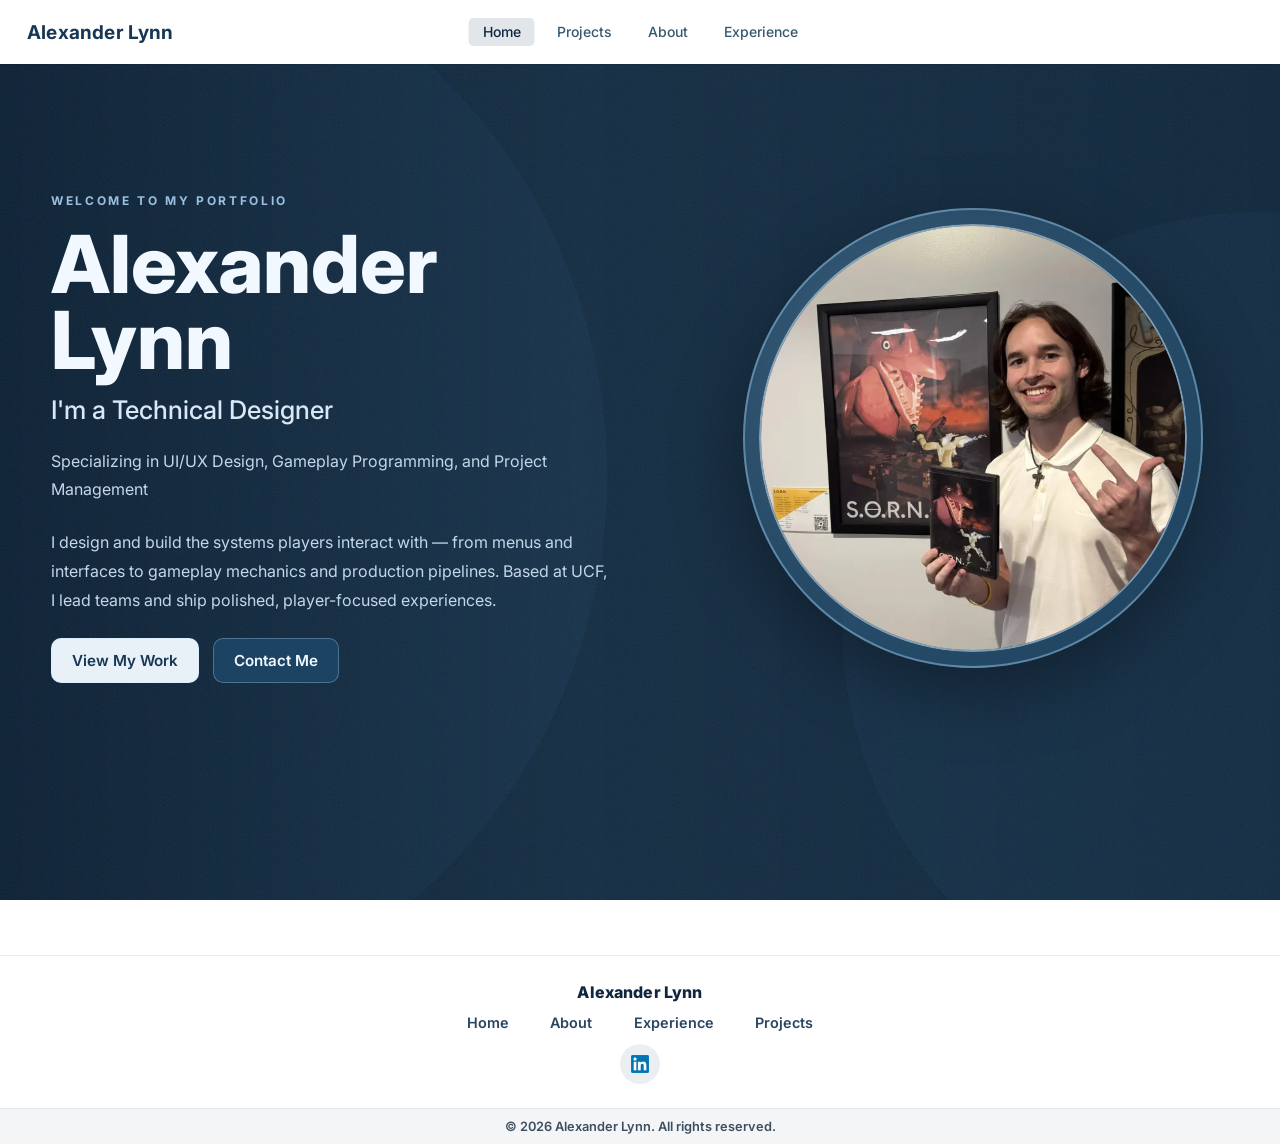
==== index.html @ 276172a9 "New Photos on home page" ====
<!DOCTYPE html>
<html lang="en">
<head>
  <meta charset="UTF-8">
  <meta name="viewport" content="width=device-width, initial-scale=1.0">
  <title>Alexander Lynn | Technical Designer</title>
  <link rel="icon" type="image/png" href="icon.png">
  <link rel="preconnect" href="https://fonts.googleapis.com">
  <link rel="preconnect" href="https://fonts.gstatic.com" crossorigin>
  <link href="https://fonts.googleapis.com/css2?family=Inter:wght@400;500;600;700;800&display=swap" rel="stylesheet">
  <link rel="stylesheet" href="nav.css">
  <style>
    * {
      margin: 0;
      padding: 0;
      box-sizing: border-box;
    }

    :root {
      --text: #f2f8ff;
      --button-dark: #1d4363;
      --button-light: #e9f1f8;
    }

    body {
      min-height: 100vh;
      font-family: "Inter", sans-serif;
      color: var(--text);
      background: url("backdrop.png") center center / cover no-repeat fixed;
      position: relative;
      overflow-x: hidden;
    }

    body::before {
      content: "";
      position: fixed;
      inset: 0;
      background: linear-gradient(90deg, rgba(8, 26, 43, 0.85), rgba(8, 26, 43, 0.48) 45%, rgba(8, 26, 43, 0.62));
      z-index: -1;
    }
    body::after {
      content: "";
      position: fixed;
      inset: 0;
      pointer-events: none;
      z-index: -1;
      opacity: 0.08;
      background-image: url("data:image/svg+xml,%3Csvg xmlns='http://www.w3.org/2000/svg' width='140' height='140' viewBox='0 0 140 140'%3E%3Cfilter id='n'%3E%3CfeTurbulence type='fractalNoise' baseFrequency='1.1' numOctaves='2' stitchTiles='stitch'/%3E%3C/filter%3E%3Crect width='140' height='140' filter='url(%23n)' opacity='1'/%3E%3C/svg%3E");
      background-size: 170px 170px;
      background-repeat: repeat;
    }

    .container {
      width: min(1200px, 92%);
      margin: 0 auto;
    }

    .hero {
      min-height: calc(100vh - 64px);
      display: grid;
      grid-template-columns: 1.1fr 0.9fr;
      align-items: center;
      gap: 40px;
      padding: 110px 0 70px;
    }

    .hero-eyebrow {
      text-transform: uppercase;
      letter-spacing: 0.22em;
      color: #9bc0df;
      font-size: 0.75rem;
      font-weight: 700;
      margin-bottom: 18px;
    }

    .hero-title {
      font-size: clamp(2.8rem, 7vw, 5rem);
      line-height: 0.95;
      font-weight: 800;
      margin-bottom: 16px;
    }

    .hero-subtitle {
      font-size: clamp(1.2rem, 2vw, 1.8rem);
      color: #d9e8f6;
      font-weight: 500;
      margin-bottom: 22px;
    }

    .hero-description {
      max-width: 560px;
      color: #c4d7e9;
      line-height: 1.8;
      margin-bottom: 24px;
      font-size: 1rem;
    }

    .hero-quote {
      max-width: 540px;
      border-left: 3px solid rgba(138, 186, 221, 0.75);
      padding-left: 14px;
      color: #cce0f1;
      font-style: italic;
      margin-bottom: 30px;
      line-height: 1.65;
    }

    .hero-buttons {
      display: flex;
      gap: 14px;
      flex-wrap: wrap;
    }

    .btn {
      border-radius: 10px;
      padding: 12px 20px;
      font-size: 0.95rem;
      font-weight: 600;
      border: 1px solid transparent;
      text-decoration: none;
      transition: transform 0.18s ease, filter 0.18s ease, background-color 0.18s ease;
    }

    .btn-primary {
      background: var(--button-light);
      color: #173754;
      border-color: rgba(220, 238, 254, 0.85);
    }

    .btn-secondary {
      background: var(--button-dark);
      color: #f0f7ff;
      border-color: rgba(160, 203, 234, 0.35);
    }

    .btn:hover {
      transform: translateY(-2px);
      filter: brightness(1.06);
    }

    .hero-photo-wrap {
      display: grid;
      place-items: center;
    }

    .photo-ring {
      width: min(460px, 90vw);
      aspect-ratio: 1 / 1;
      border-radius: 50%;
      padding: 14px;
      background: radial-gradient(circle at 30% 30%, rgba(130, 185, 222, 0.32), rgba(31, 76, 109, 0.52));
      border: 2px solid rgba(138, 186, 221, 0.55);
      box-shadow: 0 22px 70px rgba(0, 0, 0, 0.34), inset 0 0 40px rgba(31, 76, 109, 0.45);
    }

    .photo-ring img {
      width: 100%;
      height: 100%;
      object-fit: cover;
      border-radius: 50%;
      border: 2px solid rgba(204, 227, 245, 0.55);
    }

    .photo-slideshow {
      position: relative;
      width: 100%;
      height: 100%;
      border-radius: 50%;
      overflow: hidden;
    }

    .photo-slide {
      position: absolute;
      inset: 0;
      opacity: 0;
      transition: opacity 1s ease-in-out;
    }

    .photo-slide.active {
      opacity: 1;
    }

    .site-footer {
      background-color: #ffffff;
      color: #1f2d3d;
      margin-top: 120px;
      box-shadow: 0 -1px 0 rgba(0, 0, 0, 0.08);
    }

    .footer-inner {
      width: min(1280px, 96%);
      margin: 0 auto;
      padding: 26px 24px 20px;
      text-align: center;
    }

    .footer-name {
      font-size: 1rem;
      font-weight: 800;
      margin-bottom: 10px;
      letter-spacing: 0.01em;
      color: #0f2640;
    }

    .footer-links {
      list-style: none;
      display: flex;
      justify-content: center;
      align-items: center;
      flex-wrap: wrap;
      gap: 14px;
      margin-bottom: 12px;
    }

    .footer-links a {
      color: #2a4560;
      background-color: transparent;
      text-decoration: none;
      font-size: 0.9rem;
      font-weight: 600;
      padding: 0.45rem 0.85rem;
      border-radius: 0.3rem;
      transition: background-color 0.2s ease-in-out, color 0.2s ease-in-out;
    }

    .footer-links a:hover {
      background-color: rgba(23, 55, 84, 0.1);
      color: #0f2640;
    }
    .footer-social {
      margin-bottom: 4px;
    }
    .footer-linkedin {
      display: inline-flex;
      align-items: center;
      justify-content: center;
      text-decoration: none;
      width: 40px;
      height: 40px;
      border-radius: 999px;
      background: rgba(23, 55, 84, 0.08);
      transition: background-color 0.2s ease;
    }
    .footer-linkedin:hover { background: rgba(23, 55, 84, 0.14); }
    .footer-linkedin img {
      width: 18px;
      height: 18px;
      display: block;
      object-fit: contain;
    }
    .footer-bottom {
      border-top: 1px solid #e5ebf1;
      background: #f3f5f7;
      padding: 10px 24px;
      text-align: center;
    }
    .footer-copy {
      font-size: 0.8rem;
      font-weight: 600;
      color: #3d4f5f;
    }

    /* White nav bar on landing page (nav.css defaults .top-nav to site blue). */
    .top-nav {
      background-color: #ffffff;
      box-shadow: 0 1px 0 rgba(0, 0, 0, 0.08);
      backdrop-filter: none;
    }
    .top-nav .logo {
      color: #173754;
    }
    .top-nav .logo:hover {
      color: #173754;
    }
    .top-nav .nav-links a {
      color: #355971;
    }
    .top-nav .nav-links a:hover {
      background-color: rgba(23, 55, 84, 0.08);
      color: #0f2640;
    }
    .top-nav .nav-links a.active {
      background-color: rgba(23, 55, 84, 0.12);
      color: #0f2640;
    }

    @media (max-width: 980px) {
      .nav-card {
        justify-content: center;
        gap: 10px;
        flex-direction: column;
      }

      .nav-links {
        position: static;
        transform: none;
        flex-wrap: wrap;
        justify-content: center;
      }

      .hero {
        grid-template-columns: 1fr;
        text-align: center;
        padding-top: 20px;
      }

      .hero-description {
        margin-left: auto;
        margin-right: auto;
      }

      .hero-buttons {
        justify-content: center;
      }
    }
  </style>
</head>
<body>
  <header class="top-nav">
    <div class="navbar-inner">
      <a class="logo" href="index.html">Alexander Lynn</a>
      <ul class="nav-links">
        <li><a href="index.html" class="active">Home</a></li>
        <li><a href="projects.html">Projects</a></li>
        <li><a href="about.html">About</a></li>
        <li><a href="experience.html">Experience</a></li>
      </ul>
    </div>
  </header>

  <main class="container hero">
    <section>
      <p class="hero-eyebrow">Welcome to my portfolio</p>
      <h1 class="hero-title">Alexander<br>Lynn</h1>
      <p class="hero-subtitle">I'm a Technical Designer</p>
      <p class="hero-description">
        Specializing in UI/UX Design, Gameplay Programming, and Project Management
      </p>
      <p class="hero-description">
        I design and build the systems players interact with — from menus and interfaces to gameplay mechanics and production pipelines. Based at UCF, I lead teams and ship polished, player-focused experiences.
      </p>
      <div class="hero-buttons">
        <a class="btn btn-primary" href="projects.html">View My Work</a>
        <a class="btn btn-secondary" href="about.html">Contact Me</a>
      </div>
    </section>

    <section class="hero-photo-wrap">
      <div class="photo-ring">
        <div class="photo-slideshow" id="homePhotoSlideshow">
          <img class="photo-slide active" src="homephoto.png" alt="Portrait photo 1">
          <img class="photo-slide" src="homephoto (1).png" alt="Portrait photo 2">
          <img class="photo-slide" src="homephoto (2).png" alt="Portrait photo 3">
          <img class="photo-slide" src="homephoto (3).png" alt="Portrait photo 4">
          <img class="photo-slide" src="homephoto (4).png" alt="Portrait photo 5">
        </div>
      </div>
    </section>
  </main>

  <footer class="site-footer">
    <div class="footer-inner">
      <p class="footer-name">Alexander Lynn</p>
      <ul class="footer-links">
        <li><a href="index.html">Home</a></li>
        <li><a href="about.html">About</a></li>
        <li><a href="experience.html">Experience</a></li>
        <li><a href="projects.html">Projects</a></li>
      </ul>
      <div class="footer-social">
        <a class="footer-linkedin" href="https://www.linkedin.com/in/alexanderj-lynn/" target="_blank" rel="noopener noreferrer" aria-label="LinkedIn profile">
          <img src="LinkedIn_logo_initials.png" alt="LinkedIn">
        </a>
      </div>
    </div>
    <div class="footer-bottom">
      <p class="footer-copy">&copy; 2026 Alexander Lynn. All rights reserved.</p>
    </div>
  </footer>
  <script>
    (function runHomePhotoSlideshow() {
      const slides = document.querySelectorAll("#homePhotoSlideshow .photo-slide");
      if (!slides.length) return;

      let currentIndex = 0;
      const intervalMs = 3000;

      window.setInterval(() => {
        slides[currentIndex].classList.remove("active");
        currentIndex = (currentIndex + 1) % slides.length;
        slides[currentIndex].classList.add("active");
      }, intervalMs);
    })();
  </script>
</body>
</html>
---- nav.css ----
/**
 * Shared site navigation — link from every HTML page:
 * <link rel="stylesheet" href="nav.css">
 */
:root {
  --nav-bg: #1f3e59;
  --nav-bar-height: 64px;
  --nav-pad-x: 24px;
  --nav-inner-max: 1280px;
  --nav-brand-size: 19px;
  --nav-link-size: 14px;
  --nav-link-pad-y: 7px;
  --nav-link-pad-x: 14px;
  --nav-brand-pad-y: 7px;
  --nav-brand-pad-x: 3px;
  --nav-link-gap: 8px;
}

.navbar,
.top-nav {
  background-color: var(--nav-bg);
  box-shadow: 0 1px 0 rgba(0, 0, 0, 0.12);
  position: fixed;
  top: 0;
  left: 0;
  width: 100%;
  height: var(--nav-bar-height);
  min-height: var(--nav-bar-height);
  z-index: 1000;
  padding: 0 var(--nav-pad-x);
  display: flex;
  align-items: center;
  box-sizing: border-box;
  backdrop-filter: none;
  /* Isolate nav from page-level typography (Tailwind preflight, body line-height, etc.). */
  font-family: Inter, system-ui, -apple-system, BlinkMacSystemFont, "Segoe UI", sans-serif;
  -webkit-font-smoothing: antialiased;
  -moz-osx-font-smoothing: grayscale;
}

.navbar-inner {
  width: 100%;
  max-width: var(--nav-inner-max);
  margin: 0 auto;
  display: flex;
  align-items: center;
  justify-content: space-between;
  position: relative;
  height: 100%;
}

/* Pages without Tailwind still use class="flex items-center" — those utilities do nothing,
   so the brand column must be defined here to match Tailwind-driven pages (index, about, …). */
.navbar-inner > div:first-child {
  flex: 0 0 auto;
  display: flex;
  align-items: center;
  height: 100%;
}

/* Case-study pages: fixed nav is out of flow; push hero so it starts below the bar like other layouts. */
body > nav.navbar + .project-hero {
  margin-top: var(--nav-bar-height);
}

.navbar-center-links {
  position: absolute;
  left: 50%;
  transform: translateX(-50%);
  display: flex;
  align-items: center;
  gap: var(--nav-link-gap);
  height: 100%;
}

.nav-links {
  list-style: none;
  display: flex;
  gap: var(--nav-link-gap);
  align-items: center;
  position: absolute;
  left: 50%;
  transform: translateX(-50%);
  margin: 0;
  padding: 0;
  height: 100%;
}

.navbar-brand,
.logo {
  color: #ffffff;
  font-weight: 700;
  text-decoration: none;
  padding: var(--nav-brand-pad-y) var(--nav-brand-pad-x);
  font-size: var(--nav-brand-size);
  letter-spacing: 0.01em;
  line-height: 1;
}

.navbar-brand:hover,
.logo:hover {
  color: #ffffff;
}

.navbar-link {
  color: #d2e1ec;
  font-weight: 500;
  padding: var(--nav-link-pad-y) var(--nav-link-pad-x);
  border-radius: 0.3rem;
  font-size: var(--nav-link-size);
  line-height: 1;
  display: inline-flex;
  align-items: center;
  text-decoration: none;
  transition: background-color 0.2s ease-in-out, color 0.2s ease-in-out;
}

.nav-links a {
  color: #d2e1ec;
  text-decoration: none;
  font-size: var(--nav-link-size);
  font-weight: 500;
  line-height: 1;
  padding: var(--nav-link-pad-y) var(--nav-link-pad-x);
  border-radius: 0.3rem;
  transition: background-color 0.2s ease-in-out, color 0.2s ease-in-out;
  display: inline-flex;
  align-items: center;
}

.navbar-link:hover,
.nav-links a:hover {
  background-color: rgba(255, 255, 255, 0.1);
  color: #ffffff;
}

.navbar-link.active,
.nav-links a.active {
  background-color: rgba(255, 255, 255, 0.16);
  color: #ffffff;
  font-size: var(--nav-link-size);
}

.navbar-link.active:hover {
  background-color: rgba(255, 255, 255, 0.2);
}

@media (max-width: 900px) {
  .navbar,
  .top-nav {
    /* Mobile: keep nav fully in-flow so it never overlays hero/header content. */
    position: relative;
    top: auto;
    left: auto;
    height: auto;
    min-height: var(--nav-bar-height);
    padding: 10px var(--nav-pad-x);
  }

  /* On mobile the nav is in-flow, so the hero should not be pushed down by a fixed-height offset. */
  body > nav.navbar + .project-hero {
    margin-top: 0;
  }

  .navbar-inner {
    flex-direction: column;
    justify-content: center;
    gap: 12px;
    height: auto;
  }

  .navbar-center-links,
  .nav-links {
    position: static;
    transform: none;
    flex-wrap: wrap;
    justify-content: center;
    height: auto;
  }
}
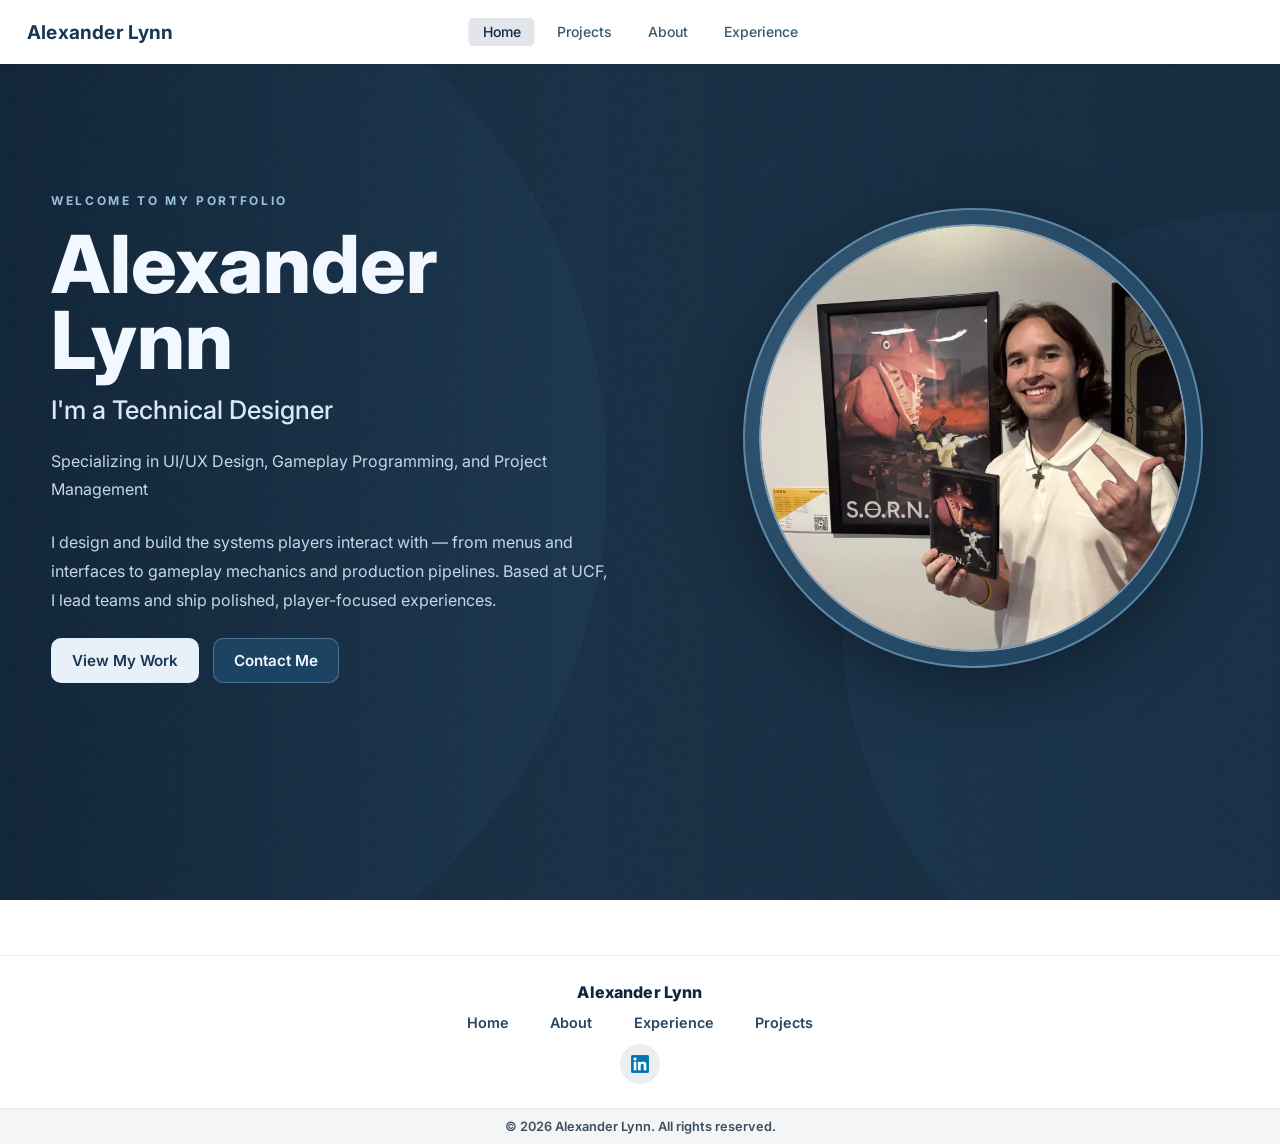
==== commit 2aacd852: "fix backdrop glitch attempt 1" ====
--- a/index.html
+++ b/index.html
@@ -173,11 +173,16 @@
       position: absolute;
       inset: 0;
       opacity: 0;
+      z-index: 1;
+      will-change: opacity;
+      backface-visibility: hidden;
+      transform: translateZ(0);
       transition: opacity 1s ease-in-out;
     }
 
     .photo-slide.active {
       opacity: 1;
+      z-index: 2;
     }
 
     .site-footer {
@@ -386,9 +391,14 @@
       const intervalMs = 3000;
 
       window.setInterval(() => {
-        slides[currentIndex].classList.remove("active");
-        currentIndex = (currentIndex + 1) % slides.length;
-        slides[currentIndex].classList.add("active");
+        const nextIndex = (currentIndex + 1) % slides.length;
+        slides[nextIndex].classList.add("active");
+
+        // Remove previous slide after next is active to avoid a blank frame flash.
+        window.setTimeout(() => {
+          slides[currentIndex].classList.remove("active");
+          currentIndex = nextIndex;
+        }, 20);
       }, intervalMs);
     })();
   </script>
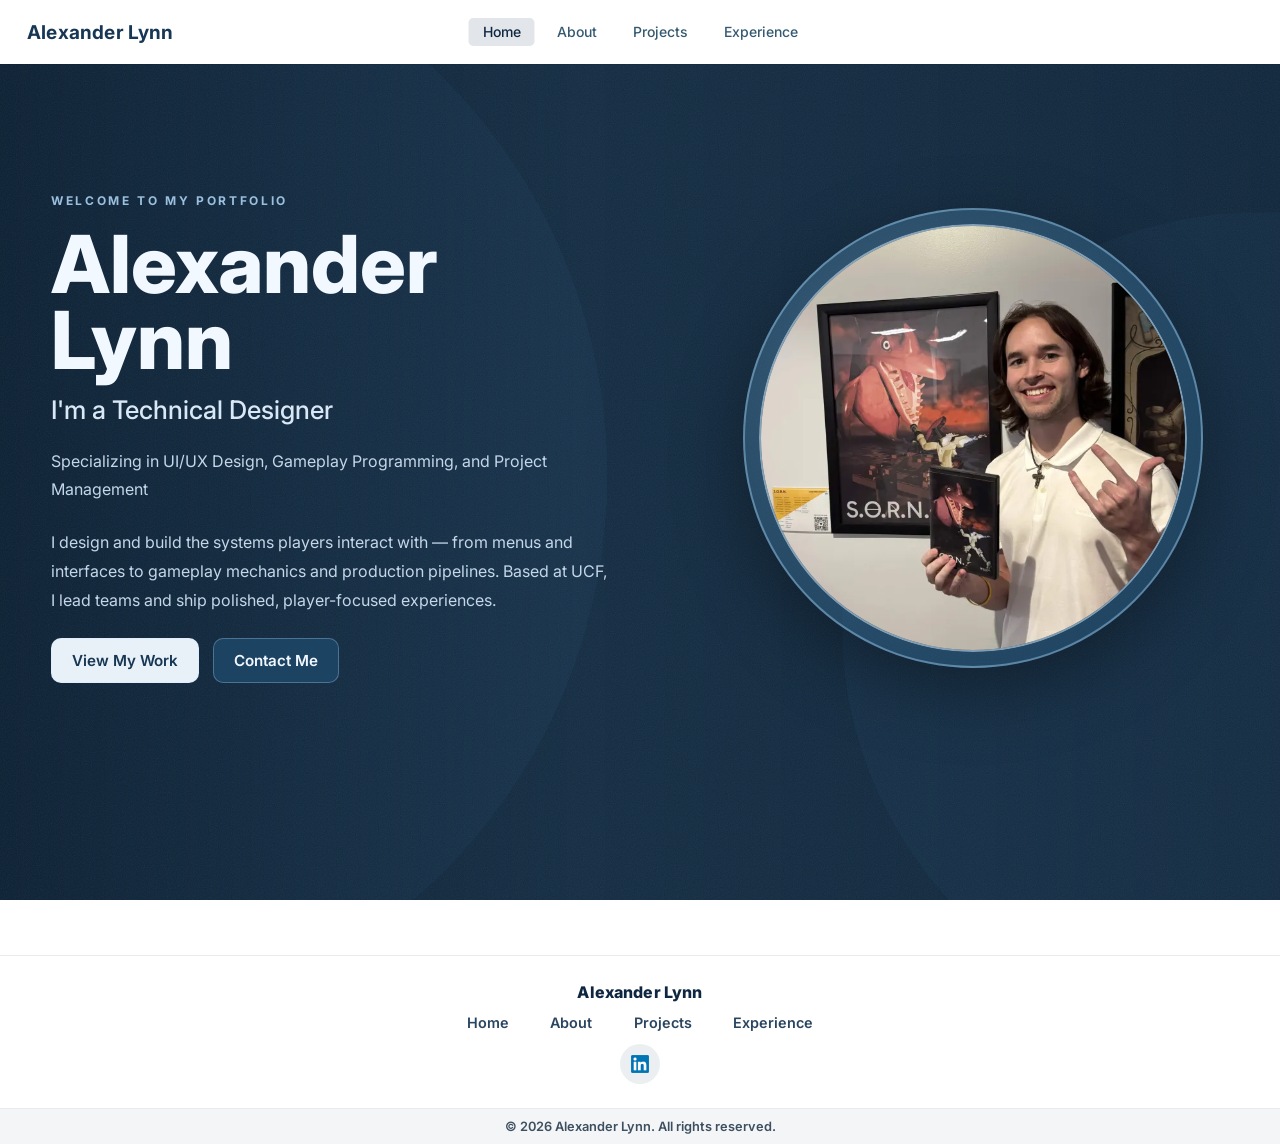
==== commit 0bebada7: "Changed navigator order" ====
--- a/index.html
+++ b/index.html
@@ -22,11 +22,22 @@
       --button-light: #e9f1f8;
     }
 
+    html,
+    body {
+      min-height: 100%;
+    }
+
     body {
       min-height: 100vh;
+      min-height: 100svh;
+      min-height: 100dvh;
       font-family: "Inter", sans-serif;
       color: var(--text);
-      background: url("backdrop.png") center center / cover no-repeat fixed;
+      background-image: url("backdrop.png");
+      background-position: center center;
+      background-size: cover;
+      background-repeat: no-repeat;
+      background-attachment: fixed;
       position: relative;
       overflow-x: hidden;
     }
@@ -57,6 +68,8 @@
 
     .hero {
       min-height: calc(100vh - 64px);
+      min-height: calc(100svh - 64px);
+      min-height: calc(100dvh - 64px);
       display: grid;
       grid-template-columns: 1.1fr 0.9fr;
       align-items: center;
@@ -290,6 +303,21 @@
     }
 
     @media (max-width: 980px) {
+      /* iOS Safari: fixed backgrounds + opacity animation can render as washed out/flickering.
+         Keep desktop fixed, but use normal scroll attachment on mobile for stable backdrop. */
+      body {
+        background-attachment: scroll;
+        background-position: center top;
+        background-size: cover;
+        background-repeat: no-repeat;
+      }
+
+      /* Mobile fallback: remove fixed pseudo-layer compositing, which can hide the backdrop entirely. */
+      body::before,
+      body::after {
+        content: none;
+      }
+
       .nav-card {
         justify-content: center;
         gap: 10px;
@@ -326,8 +354,8 @@
       <a class="logo" href="index.html">Alexander Lynn</a>
       <ul class="nav-links">
         <li><a href="index.html" class="active">Home</a></li>
+        <li><a href="about.html">About</a></li>
         <li><a href="projects.html">Projects</a></li>
-        <li><a href="about.html">About</a></li>
         <li><a href="experience.html">Experience</a></li>
       </ul>
     </div>
@@ -369,8 +397,8 @@
       <ul class="footer-links">
         <li><a href="index.html">Home</a></li>
         <li><a href="about.html">About</a></li>
+        <li><a href="projects.html">Projects</a></li>
         <li><a href="experience.html">Experience</a></li>
-        <li><a href="projects.html">Projects</a></li>
       </ul>
       <div class="footer-social">
         <a class="footer-linkedin" href="https://www.linkedin.com/in/alexanderj-lynn/" target="_blank" rel="noopener noreferrer" aria-label="LinkedIn profile">
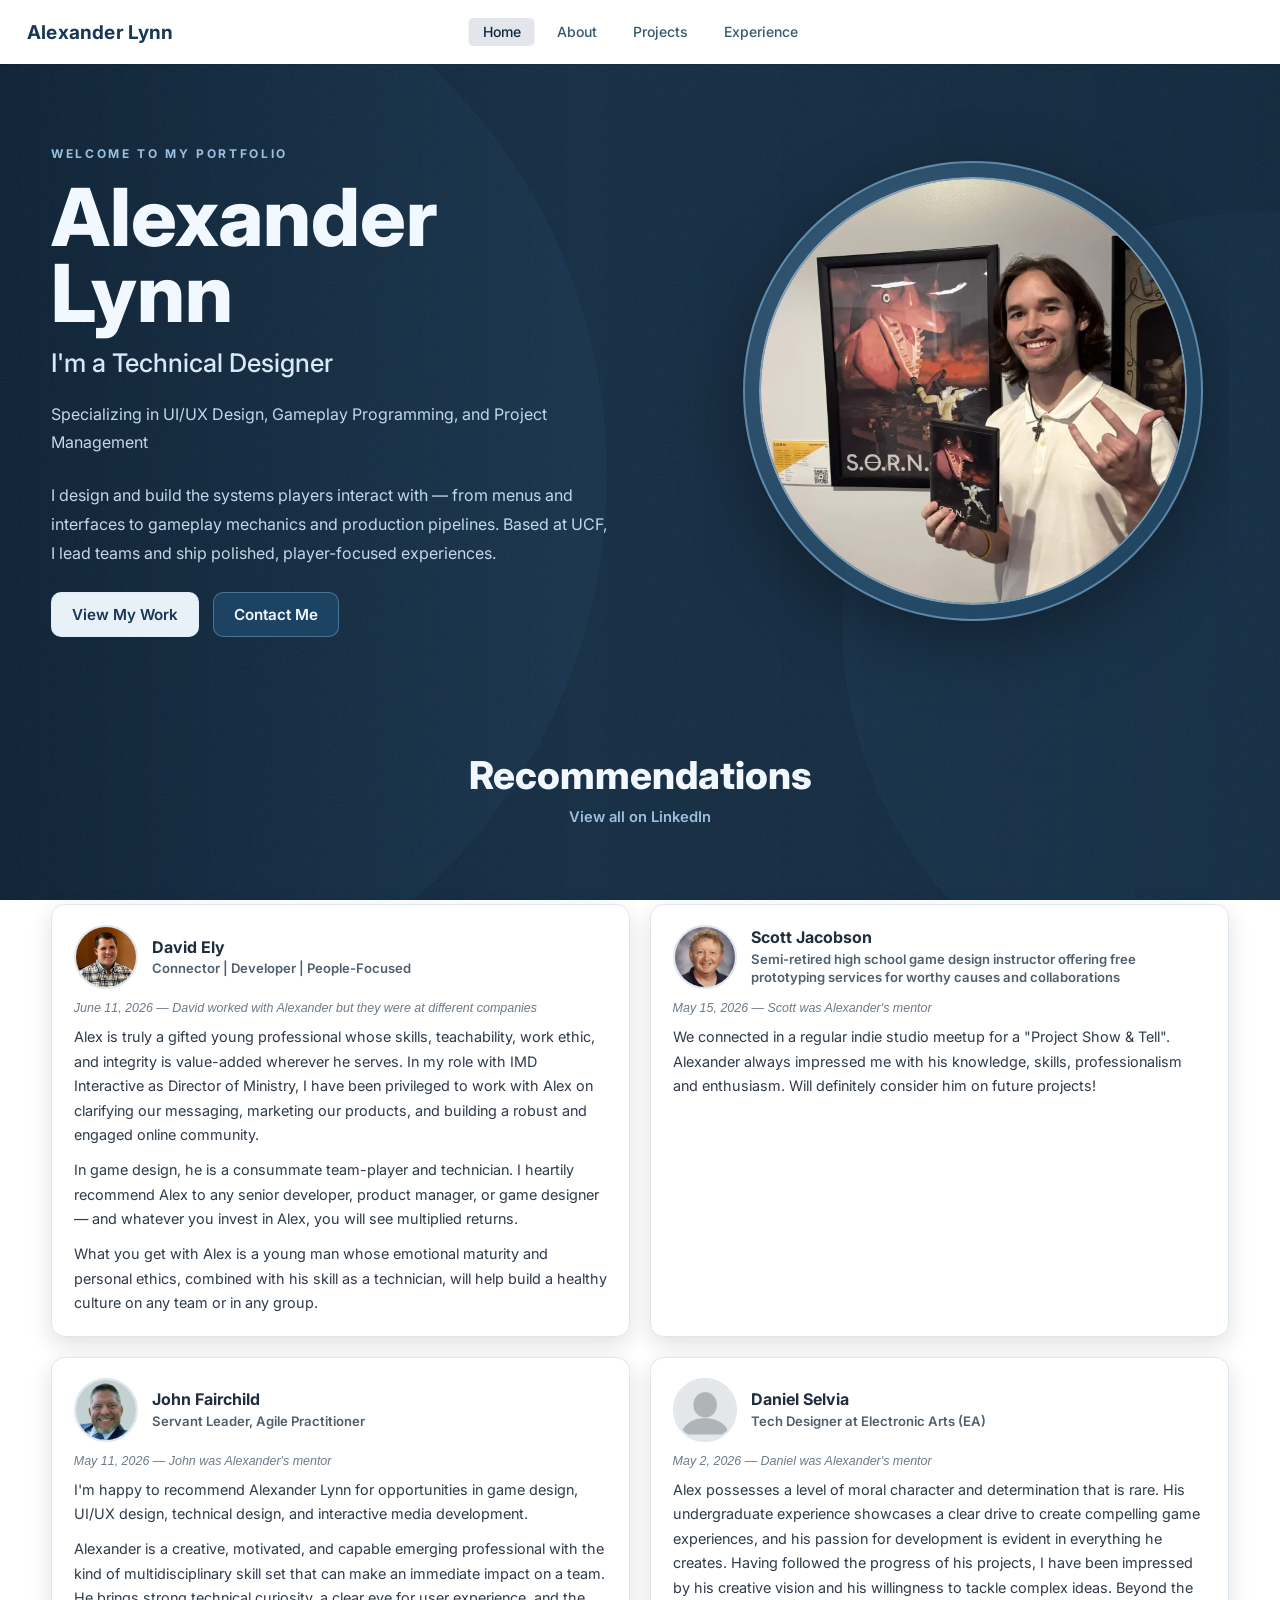
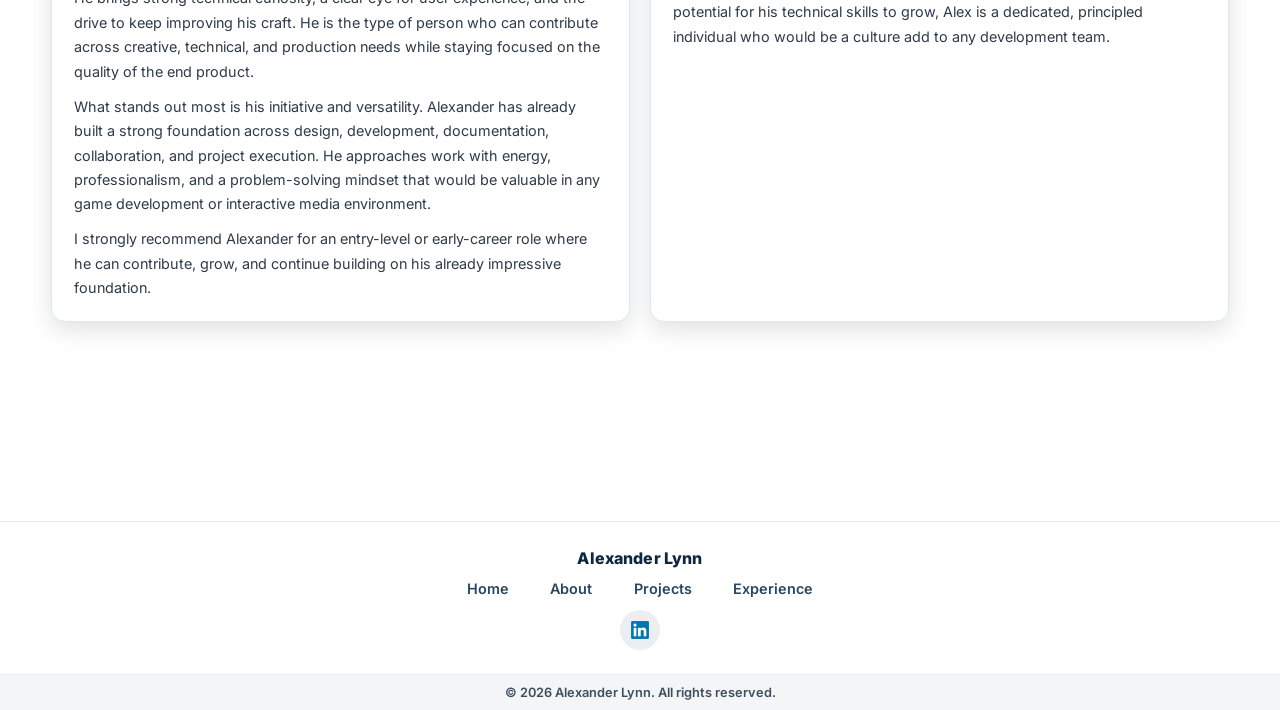
==== commit 1032fbf7: "Recommendations added Recommendations added on home page and about page" ====
--- a/index.html
+++ b/index.html
@@ -66,15 +66,111 @@
       margin: 0 auto;
     }
 
+    .home-first-screen {
+      height: calc(100vh - 64px);
+      height: calc(100svh - 64px);
+      height: calc(100dvh - 64px);
+      min-height: calc(100vh - 64px);
+      display: flex;
+      flex-direction: column;
+      justify-content: space-between;
+      overflow: hidden;
+    }
+
     .hero {
-      min-height: calc(100vh - 64px);
-      min-height: calc(100svh - 64px);
-      min-height: calc(100dvh - 64px);
+      flex: 1;
       display: grid;
       grid-template-columns: 1.1fr 0.9fr;
       align-items: center;
       gap: 40px;
-      padding: 110px 0 70px;
+      padding: 60px 0 12px;
+      min-height: 0;
+    }
+
+    .home-recommendations {
+      padding: 3rem 0 80px;
+      margin-top: 1.25rem;
+    }
+    .home-recommendations-header {
+      text-align: center;
+      padding: 1.1rem 0 0.65rem;
+      flex-shrink: 0;
+    }
+    .home-recommendations-title {
+      font-size: clamp(1.8rem, 4vw, 2.4rem);
+      font-weight: 800;
+      color: #f2f8ff;
+      margin-bottom: 0.5rem;
+    }
+    .home-recommendations-link {
+      font-size: 0.92rem;
+      font-weight: 600;
+      color: #9bc0df;
+      text-decoration: none;
+    }
+    .home-recommendations-link:hover {
+      color: #cce0f1;
+      text-decoration: underline;
+    }
+    .home-recommendations-list {
+      display: grid;
+      grid-template-columns: repeat(2, minmax(0, 1fr));
+      gap: 1.25rem;
+    }
+    .home-rec-card {
+      border: 1px solid #dce7ef;
+      border-radius: 0.85rem;
+      padding: 1.25rem 1.35rem;
+      background: #ffffff;
+      box-shadow: 0 8px 24px rgba(0, 0, 0, 0.12);
+    }
+    .home-rec-header {
+      display: flex;
+      align-items: center;
+      gap: 0.9rem;
+      margin-bottom: 0.75rem;
+    }
+    .home-rec-photo {
+      width: 64px;
+      height: 64px;
+      border-radius: 9999px;
+      border: 2px solid #dce7ef;
+      object-fit: cover;
+      flex-shrink: 0;
+    }
+    .home-rec-name {
+      font-size: 1rem;
+      font-weight: 700;
+      color: #1f2d3d;
+      margin-bottom: 0.15rem;
+    }
+    .home-rec-name a {
+      color: inherit;
+      text-decoration: none;
+    }
+    .home-rec-name a:hover {
+      color: #1f4f72;
+      text-decoration: underline;
+    }
+    .home-rec-role {
+      font-size: 0.82rem;
+      font-weight: 600;
+      color: #4f5f6c;
+      line-height: 1.4;
+    }
+    .home-rec-meta {
+      font-size: 0.78rem;
+      color: #6b7b88;
+      margin-bottom: 0.65rem;
+      font-style: italic;
+    }
+    .home-rec-text {
+      font-size: 0.9rem;
+      line-height: 1.7;
+      color: #2f3b4a;
+    }
+    .home-rec-text + .home-rec-text {
+      margin-top: 0.65rem;
     }
 
     .hero-eyebrow {
@@ -335,6 +431,13 @@
         grid-template-columns: 1fr;
         text-align: center;
         padding-top: 20px;
+        padding-bottom: 8px;
+      }
+
+      .home-first-screen {
+        height: auto;
+        min-height: calc(100vh - 64px);
+        overflow: visible;
       }
 
       .hero-description {
@@ -344,6 +447,10 @@
 
       .hero-buttons {
         justify-content: center;
+      }
+
+      .home-recommendations-list {
+        grid-template-columns: 1fr;
       }
     }
   </style>
@@ -361,32 +468,95 @@
     </div>
   </header>
 
-  <main class="container hero">
-    <section>
-      <p class="hero-eyebrow">Welcome to my portfolio</p>
-      <h1 class="hero-title">Alexander<br>Lynn</h1>
-      <p class="hero-subtitle">I'm a Technical Designer</p>
-      <p class="hero-description">
-        Specializing in UI/UX Design, Gameplay Programming, and Project Management
-      </p>
-      <p class="hero-description">
-        I design and build the systems players interact with — from menus and interfaces to gameplay mechanics and production pipelines. Based at UCF, I lead teams and ship polished, player-focused experiences.
-      </p>
-      <div class="hero-buttons">
-        <a class="btn btn-primary" href="projects.html">View My Work</a>
-        <a class="btn btn-secondary" href="about.html">Contact Me</a>
+  <main class="container">
+    <div class="home-first-screen">
+      <section class="hero">
+        <div>
+          <p class="hero-eyebrow">Welcome to my portfolio</p>
+          <h1 class="hero-title">Alexander<br>Lynn</h1>
+          <p class="hero-subtitle">I'm a Technical Designer</p>
+          <p class="hero-description">
+            Specializing in UI/UX Design, Gameplay Programming, and Project Management
+          </p>
+          <p class="hero-description">
+            I design and build the systems players interact with — from menus and interfaces to gameplay mechanics and production pipelines. Based at UCF, I lead teams and ship polished, player-focused experiences.
+          </p>
+          <div class="hero-buttons">
+            <a class="btn btn-primary" href="projects.html">View My Work</a>
+            <a class="btn btn-secondary" href="about.html">Contact Me</a>
+          </div>
+        </div>
+
+        <div class="hero-photo-wrap">
+          <div class="photo-ring">
+            <div class="photo-slideshow" id="homePhotoSlideshow">
+              <img class="photo-slide active" src="homephoto.png" alt="Portrait photo 1">
+              <img class="photo-slide" src="homephoto (1).png" alt="Portrait photo 2">
+              <img class="photo-slide" src="homephoto (2).png" alt="Portrait photo 3">
+              <img class="photo-slide" src="homephoto (3).png" alt="Portrait photo 4">
+              <img class="photo-slide" src="homephoto (4).png" alt="Portrait photo 5">
+            </div>
+          </div>
+        </div>
+      </section>
+
+      <div class="home-recommendations-header">
+        <h2 class="home-recommendations-title">Recommendations</h2>
+        <a href="https://www.linkedin.com/in/alexanderj-lynn/details/recommendations/?detailScreenTabIndex=0" target="_blank" rel="noopener noreferrer" class="home-recommendations-link">View all on LinkedIn</a>
       </div>
-    </section>
-
-    <section class="hero-photo-wrap">
-      <div class="photo-ring">
-        <div class="photo-slideshow" id="homePhotoSlideshow">
-          <img class="photo-slide active" src="homephoto.png" alt="Portrait photo 1">
-          <img class="photo-slide" src="homephoto (1).png" alt="Portrait photo 2">
-          <img class="photo-slide" src="homephoto (2).png" alt="Portrait photo 3">
-          <img class="photo-slide" src="homephoto (3).png" alt="Portrait photo 4">
-          <img class="photo-slide" src="homephoto (4).png" alt="Portrait photo 5">
-        </div>
+    </div>
+
+    <section class="home-recommendations">
+      <div class="home-recommendations-list">
+        <article class="home-rec-card">
+          <div class="home-rec-header">
+            <img src="Recommendations/David_Ely.jfif" alt="David Ely" class="home-rec-photo">
+            <div>
+              <p class="home-rec-name"><a href="https://www.linkedin.com/in/daely/?skipRedirect=true" target="_blank" rel="noopener noreferrer">David Ely</a></p>
+              <p class="home-rec-role">Connector | Developer | People-Focused</p>
+            </div>
+          </div>
+          <p class="home-rec-meta">June 11, 2026 — David worked with Alexander but they were at different companies</p>
+          <p class="home-rec-text">Alex is truly a gifted young professional whose skills, teachability, work ethic, and integrity is value-added wherever he serves. In my role with IMD Interactive as Director of Ministry, I have been privileged to work with Alex on clarifying our messaging, marketing our products, and building a robust and engaged online community.</p>
+          <p class="home-rec-text">In game design, he is a consummate team-player and technician. I heartily recommend Alex to any senior developer, product manager, or game designer — and whatever you invest in Alex, you will see multiplied returns.</p>
+          <p class="home-rec-text">What you get with Alex is a young man whose emotional maturity and personal ethics, combined with his skill as a technician, will help build a healthy culture on any team or in any group.</p>
+        </article>
+        <article class="home-rec-card">
+          <div class="home-rec-header">
+            <img src="Recommendations/scott_jacobson.jfif" alt="Scott Jacobson" class="home-rec-photo">
+            <div>
+              <p class="home-rec-name"><a href="https://www.linkedin.com/in/jacobson42/?skipRedirect=true" target="_blank" rel="noopener noreferrer">Scott Jacobson</a></p>
+              <p class="home-rec-role">Semi-retired high school game design instructor offering free prototyping services for worthy causes and collaborations</p>
+            </div>
+          </div>
+          <p class="home-rec-meta">May 15, 2026 — Scott was Alexander's mentor</p>
+          <p class="home-rec-text">We connected in a regular indie studio meetup for a "Project Show &amp; Tell". Alexander always impressed me with his knowledge, skills, professionalism and enthusiasm. Will definitely consider him on future projects!</p>
+        </article>
+        <article class="home-rec-card">
+          <div class="home-rec-header">
+            <img src="Recommendations/John_Fairchild.jfif" alt="John Fairchild" class="home-rec-photo">
+            <div>
+              <p class="home-rec-name"><a href="https://www.linkedin.com/in/johnfairchild/?skipRedirect=true" target="_blank" rel="noopener noreferrer">John Fairchild</a></p>
+              <p class="home-rec-role">Servant Leader, Agile Practitioner</p>
+            </div>
+          </div>
+          <p class="home-rec-meta">May 11, 2026 — John was Alexander's mentor</p>
+          <p class="home-rec-text">I'm happy to recommend Alexander Lynn for opportunities in game design, UI/UX design, technical design, and interactive media development.</p>
+          <p class="home-rec-text">Alexander is a creative, motivated, and capable emerging professional with the kind of multidisciplinary skill set that can make an immediate impact on a team. He brings strong technical curiosity, a clear eye for user experience, and the drive to keep improving his craft. He is the type of person who can contribute across creative, technical, and production needs while staying focused on the quality of the end product.</p>
+          <p class="home-rec-text">What stands out most is his initiative and versatility. Alexander has already built a strong foundation across design, development, documentation, collaboration, and project execution. He approaches work with energy, professionalism, and a problem-solving mindset that would be valuable in any game development or interactive media environment.</p>
+          <p class="home-rec-text">I strongly recommend Alexander for an entry-level or early-career role where he can contribute, grow, and continue building on his already impressive foundation.</p>
+        </article>
+        <article class="home-rec-card">
+          <div class="home-rec-header">
+            <img src="Recommendations/Daniel_Selvia.png" alt="Daniel Selvia" class="home-rec-photo">
+            <div>
+              <p class="home-rec-name"><a href="https://www.linkedin.com/in/daniel-selvia/?skipRedirect=true" target="_blank" rel="noopener noreferrer">Daniel Selvia</a></p>
+              <p class="home-rec-role">Tech Designer at Electronic Arts (EA)</p>
+            </div>
+          </div>
+          <p class="home-rec-meta">May 2, 2026 — Daniel was Alexander's mentor</p>
+          <p class="home-rec-text">Alex possesses a level of moral character and determination that is rare. His undergraduate experience showcases a clear drive to create compelling game experiences, and his passion for development is evident in everything he creates. Having followed the progress of his projects, I have been impressed by his creative vision and his willingness to tackle complex ideas. Beyond the potential for his technical skills to grow, Alex is a dedicated, principled individual who would be a culture add to any development team.</p>
+        </article>
       </div>
     </section>
   </main>
